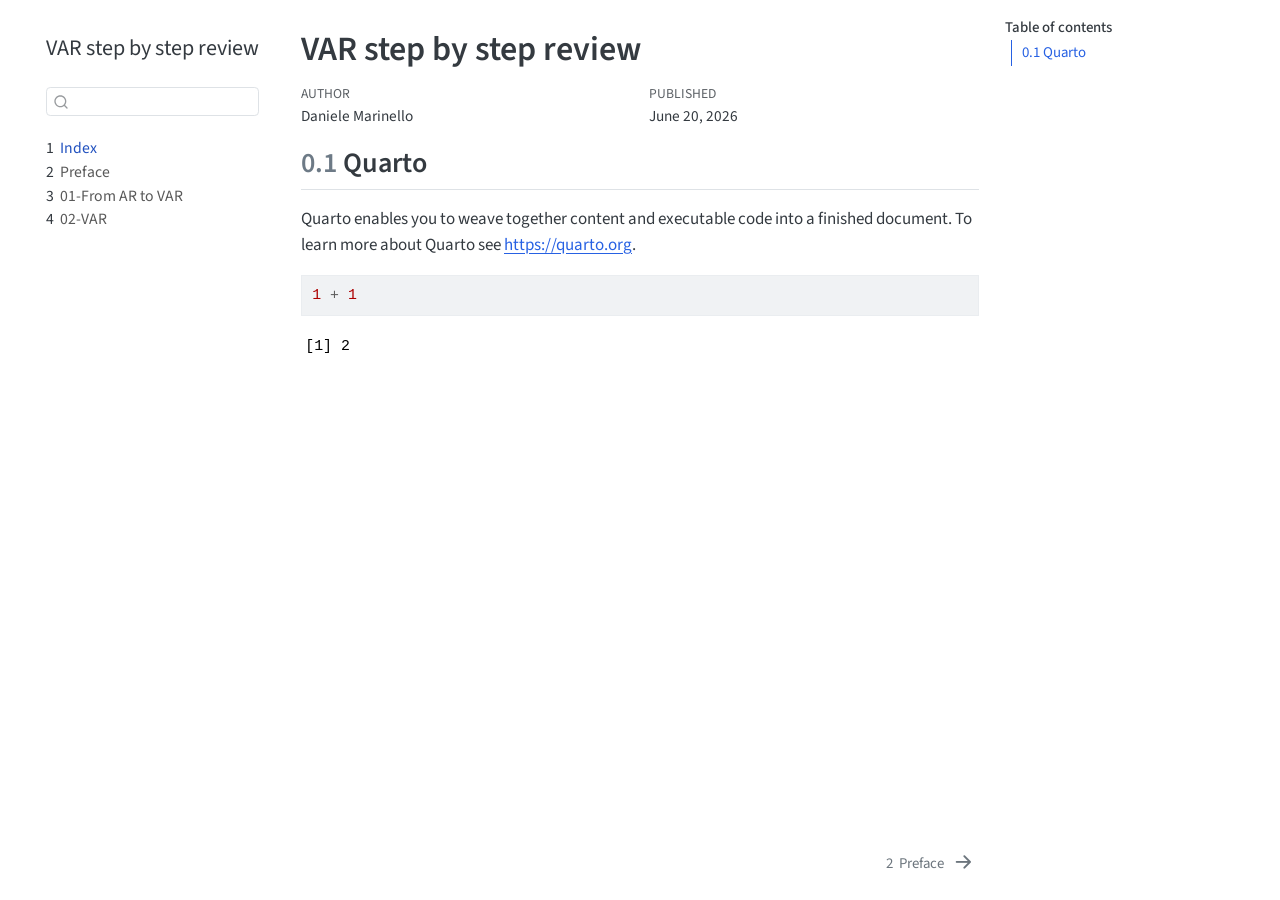
==== _book/index.html @ 1a812c64 "Prima versione del libro" ====
<!DOCTYPE html>
<html xmlns="http://www.w3.org/1999/xhtml" lang="en" xml:lang="en"><head>

<meta charset="utf-8">
<meta name="generator" content="quarto-1.9.37">

<meta name="viewport" content="width=device-width, initial-scale=1.0, user-scalable=yes">

<meta name="author" content="Daniele Marinello">
<meta name="dcterms.date" content="2026-06-20">

<title>VAR step by step review</title>
<style>
/* Default styles provided by pandoc.
** See https://pandoc.org/MANUAL.html#variables-for-html for config info.
*/
code{white-space: pre-wrap;}
span.smallcaps{font-variant: small-caps;}
div.columns{display: flex; gap: min(4vw, 1.5em);}
div.column{flex: auto; overflow-x: auto;}
div.hanging-indent{margin-left: 1.5em; text-indent: -1.5em;}
ul.task-list{list-style: none;}
ul.task-list li input[type="checkbox"] {
  width: 0.8em;
  margin: 0 0.8em 0.2em -1em; /* quarto-specific, see https://github.com/quarto-dev/quarto-cli/issues/4556 */ 
  vertical-align: middle;
}
/* CSS for syntax highlighting */
html { -webkit-text-size-adjust: 100%; }
pre > code.sourceCode { white-space: pre; position: relative; }
pre > code.sourceCode > span { display: inline-block; line-height: 1.25; }
pre > code.sourceCode > span:empty { height: 1.2em; }
.sourceCode { overflow: visible; }
code.sourceCode > span { color: inherit; text-decoration: inherit; }
div.sourceCode { margin: 1em 0; }
pre.sourceCode { margin: 0; }
@media screen {
div.sourceCode { overflow: auto; }
}
@media print {
pre > code.sourceCode { white-space: pre-wrap; }
pre > code.sourceCode > span { text-indent: -5em; padding-left: 5em; }
}
pre.numberSource code
  { counter-reset: source-line 0; }
pre.numberSource code > span
  { position: relative; left: -4em; counter-increment: source-line; }
pre.numberSource code > span > a:first-child::before
  { content: counter(source-line);
    position: relative; left: -1em; text-align: right; vertical-align: baseline;
    border: none; display: inline-block;
    -webkit-touch-callout: none; -webkit-user-select: none;
    -khtml-user-select: none; -moz-user-select: none;
    -ms-user-select: none; user-select: none;
    padding: 0 4px; width: 4em;
  }
pre.numberSource { margin-left: 3em;  padding-left: 4px; }
div.sourceCode
  {   }
@media screen {
pre > code.sourceCode > span > a:first-child::before { text-decoration: underline; }
}
</style>


<script src="site_libs/quarto-nav/quarto-nav.js"></script>
<script src="site_libs/quarto-nav/headroom.min.js"></script>
<script src="site_libs/clipboard/clipboard.min.js"></script>
<script src="site_libs/quarto-search/autocomplete.umd.js"></script>
<script src="site_libs/quarto-search/fuse.min.js"></script>
<script src="site_libs/quarto-search/quarto-search.js"></script>
<meta name="quarto:offset" content="./">
<link href="./preface.html" rel="next">
<script src="site_libs/quarto-html/quarto.js" type="module"></script>
<script src="site_libs/quarto-html/tabsets/tabsets.js" type="module"></script>
<script src="site_libs/quarto-html/popper.min.js"></script>
<script src="site_libs/quarto-html/tippy.umd.min.js"></script>
<script src="site_libs/quarto-html/anchor.min.js"></script>
<link href="site_libs/quarto-html/tippy.css" rel="stylesheet">
<link href="site_libs/quarto-html/quarto-syntax-highlighting-7f8f88aac4f3542376d5c11b86a4c14d.css" rel="stylesheet" id="quarto-text-highlighting-styles">
<script src="site_libs/bootstrap/bootstrap.min.js"></script>
<link href="site_libs/bootstrap/bootstrap-icons.css" rel="stylesheet">
<link href="site_libs/bootstrap/bootstrap-5ccb035bea26c1e21f80f44cf7c27909.min.css" rel="stylesheet" append-hash="true" id="quarto-bootstrap" data-mode="light">
<script id="quarto-search-options" type="application/json">{
  "location": "sidebar",
  "copy-button": false,
  "collapse-after": 3,
  "panel-placement": "start",
  "type": "textbox",
  "limit": 50,
  "keyboard-shortcut": [
    "f",
    "/",
    "s"
  ],
  "show-item-context": false,
  "language": {
    "search-no-results-text": "No results",
    "search-matching-documents-text": "matching documents",
    "search-copy-link-title": "Copy link to search",
    "search-hide-matches-text": "Hide additional matches",
    "search-more-match-text": "more match in this document",
    "search-more-matches-text": "more matches in this document",
    "search-clear-button-title": "Clear",
    "search-text-placeholder": "",
    "search-detached-cancel-button-title": "Cancel",
    "search-submit-button-title": "Submit",
    "search-label": "Search"
  }
}</script>


</head>

<body class="nav-sidebar floating quarto-light">

<div id="quarto-search-results"></div>
  <header id="quarto-header" class="headroom fixed-top">
  <nav class="quarto-secondary-nav">
    <div class="container-fluid d-flex">
      <button type="button" class="quarto-btn-toggle btn" data-bs-toggle="collapse" role="button" data-bs-target=".quarto-sidebar-collapse-item" aria-controls="quarto-sidebar" aria-expanded="false" aria-label="Toggle sidebar navigation" onclick="if (window.quartoToggleHeadroom) { window.quartoToggleHeadroom(); }">
        <i class="bi bi-layout-text-sidebar-reverse"></i>
      </button>
        <nav class="quarto-page-breadcrumbs" aria-label="breadcrumb"><ol class="breadcrumb"><li class="breadcrumb-item"><a href="./index.html"><span class="chapter-number">1</span>&nbsp; <span class="chapter-title">Index</span></a></li></ol></nav>
        <a class="flex-grow-1" role="navigation" data-bs-toggle="collapse" data-bs-target=".quarto-sidebar-collapse-item" aria-controls="quarto-sidebar" aria-expanded="false" aria-label="Toggle sidebar navigation" onclick="if (window.quartoToggleHeadroom) { window.quartoToggleHeadroom(); }">      
        </a>
      <button type="button" class="btn quarto-search-button" aria-label="Search" onclick="window.quartoOpenSearch();">
        <i class="bi bi-search"></i>
      </button>
    </div>
  </nav>
</header>
<!-- content -->
<div id="quarto-content" class="quarto-container page-columns page-rows-contents page-layout-article">
<!-- sidebar -->
  <nav id="quarto-sidebar" class="sidebar collapse collapse-horizontal quarto-sidebar-collapse-item sidebar-navigation floating overflow-auto">
    <div class="pt-lg-2 mt-2 text-left sidebar-header">
    <div class="sidebar-title mb-0 py-0">
      <a href="./">VAR step by step review</a> 
    </div>
      </div>
        <div class="mt-2 flex-shrink-0 align-items-center">
        <div class="sidebar-search">
        <div id="quarto-search" class="" title="Search"></div>
        </div>
        </div>
    <div class="sidebar-menu-container"> 
    <ul class="list-unstyled mt-1">
        <li class="sidebar-item">
  <div class="sidebar-item-container"> 
  <a href="./index.html" class="sidebar-item-text sidebar-link active">
 <span class="menu-text"><span class="chapter-number">1</span>&nbsp; <span class="chapter-title">Index</span></span></a>
  </div>
</li>
        <li class="sidebar-item">
  <div class="sidebar-item-container"> 
  <a href="./preface.html" class="sidebar-item-text sidebar-link">
 <span class="menu-text"><span class="chapter-number">2</span>&nbsp; <span class="chapter-title">Preface</span></span></a>
  </div>
</li>
        <li class="sidebar-item">
  <div class="sidebar-item-container"> 
  <a href="./01-from-ar-to-var.html" class="sidebar-item-text sidebar-link">
 <span class="menu-text"><span class="chapter-number">3</span>&nbsp; <span class="chapter-title">01-From AR to VAR</span></span></a>
  </div>
</li>
        <li class="sidebar-item">
  <div class="sidebar-item-container"> 
  <a href="./02-var.html" class="sidebar-item-text sidebar-link">
 <span class="menu-text"><span class="chapter-number">4</span>&nbsp; <span class="chapter-title">02-VAR</span></span></a>
  </div>
</li>
    </ul>
    </div>
</nav>
<div id="quarto-sidebar-glass" class="quarto-sidebar-collapse-item" data-bs-toggle="collapse" data-bs-target=".quarto-sidebar-collapse-item"></div>
<!-- margin-sidebar -->
    <div id="quarto-margin-sidebar" class="sidebar margin-sidebar">
        <nav id="TOC" role="doc-toc" class="toc-active">
    <h2 id="toc-title">Table of contents</h2>
   
  <ul>
  <li><a href="#quarto" id="toc-quarto" class="nav-link active" data-scroll-target="#quarto"><span class="header-section-number">0.1</span> Quarto</a></li>
  </ul>
</nav>
    </div>
<!-- main -->
<main class="content" id="quarto-document-content">

<header id="title-block-header" class="quarto-title-block default">
<div class="quarto-title">
<h1 class="title">VAR step by step review</h1>
</div>



<div class="quarto-title-meta">

    <div>
    <div class="quarto-title-meta-heading">Author</div>
    <div class="quarto-title-meta-contents">
             <p>Daniele Marinello </p>
          </div>
  </div>
    
    <div>
    <div class="quarto-title-meta-heading">Published</div>
    <div class="quarto-title-meta-contents">
      <p class="date">June 20, 2026</p>
    </div>
  </div>
  
    
  </div>
  


</header>


<section id="quarto" class="level2" data-number="0.1">
<h2 data-number="0.1" class="anchored" data-anchor-id="quarto"><span class="header-section-number">0.1</span> Quarto</h2>
<p>Quarto enables you to weave together content and executable code into a finished document. To learn more about Quarto see <a href="https://quarto.org" class="uri">https://quarto.org</a>.</p>
<div class="cell">
<div class="code-copy-outer-scaffold"><div class="sourceCode cell-code" id="cb1"><pre class="sourceCode r code-with-copy"><code class="sourceCode r"><span id="cb1-1"><a href="#cb1-1" aria-hidden="true" tabindex="-1"></a><span class="dv">1</span> <span class="sc">+</span> <span class="dv">1</span></span></code></pre></div><button title="Copy to Clipboard" class="code-copy-button"><i class="bi"></i></button></div>
<div class="cell-output cell-output-stdout">
<pre><code>[1] 2</code></pre>
</div>
</div>


</section>

</main> <!-- /main -->
<script id="quarto-html-after-body" type="application/javascript">
  window.document.addEventListener("DOMContentLoaded", function (event) {
    const icon = "";
    const anchorJS = new window.AnchorJS();
    anchorJS.options = {
      placement: 'right',
      icon: icon
    };
    anchorJS.add('.anchored');
    const isCodeAnnotation = (el) => {
      for (const clz of el.classList) {
        if (clz.startsWith('code-annotation-')) {                     
          return true;
        }
      }
      return false;
    }
    const onCopySuccess = function(e) {
      // button target
      const button = e.trigger;
      // don't keep focus
      button.blur();
      // flash "checked"
      button.classList.add('code-copy-button-checked');
      var currentTitle = button.getAttribute("title");
      button.setAttribute("title", "Copied!");
      let tooltip;
      if (window.bootstrap) {
        button.setAttribute("data-bs-toggle", "tooltip");
        button.setAttribute("data-bs-placement", "left");
        button.setAttribute("data-bs-title", "Copied!");
        tooltip = new bootstrap.Tooltip(button, 
          { trigger: "manual", 
            customClass: "code-copy-button-tooltip",
            offset: [0, -8]});
        tooltip.show();    
      }
      setTimeout(function() {
        if (tooltip) {
          tooltip.hide();
          button.removeAttribute("data-bs-title");
          button.removeAttribute("data-bs-toggle");
          button.removeAttribute("data-bs-placement");
        }
        button.setAttribute("title", currentTitle);
        button.classList.remove('code-copy-button-checked');
      }, 1000);
      // clear code selection
      e.clearSelection();
    }
    const getTextToCopy = function(trigger) {
      const outerScaffold = trigger.parentElement.cloneNode(true);
      const codeEl = outerScaffold.querySelector('code');
      for (const childEl of codeEl.children) {
        if (isCodeAnnotation(childEl)) {
          childEl.remove();
        }
      }
      return codeEl.innerText;
    }
    const clipboard = new window.ClipboardJS('.code-copy-button:not([data-in-quarto-modal])', {
      text: getTextToCopy
    });
    clipboard.on('success', onCopySuccess);
    if (window.document.getElementById('quarto-embedded-source-code-modal')) {
      const clipboardModal = new window.ClipboardJS('.code-copy-button[data-in-quarto-modal]', {
        text: getTextToCopy,
        container: window.document.getElementById('quarto-embedded-source-code-modal')
      });
      clipboardModal.on('success', onCopySuccess);
    }
      var localhostRegex = new RegExp(/^(?:http|https):\/\/localhost\:?[0-9]*\//);
      var mailtoRegex = new RegExp(/^mailto:/);
        var filterRegex = new RegExp('/' + window.location.host + '/');
      var isInternal = (href) => {
          return filterRegex.test(href) || localhostRegex.test(href) || mailtoRegex.test(href);
      }
      // Inspect non-navigation links and adorn them if external
     var links = window.document.querySelectorAll('a[href]:not(.nav-link):not(.navbar-brand):not(.toc-action):not(.sidebar-link):not(.sidebar-item-toggle):not(.pagination-link):not(.no-external):not([aria-hidden]):not(.dropdown-item):not(.quarto-navigation-tool):not(.about-link)');
      for (var i=0; i<links.length; i++) {
        const link = links[i];
        if (!isInternal(link.href)) {
          // undo the damage that might have been done by quarto-nav.js in the case of
          // links that we want to consider external
          if (link.dataset.originalHref !== undefined) {
            link.href = link.dataset.originalHref;
          }
        }
      }
    function tippyHover(el, contentFn, onTriggerFn, onUntriggerFn) {
      const config = {
        allowHTML: true,
        maxWidth: 500,
        delay: 100,
        arrow: false,
        appendTo: function(el) {
            return el.parentElement;
        },
        interactive: true,
        interactiveBorder: 10,
        theme: 'quarto',
        placement: 'bottom-start',
      };
      if (contentFn) {
        config.content = contentFn;
      }
      if (onTriggerFn) {
        config.onTrigger = onTriggerFn;
      }
      if (onUntriggerFn) {
        config.onUntrigger = onUntriggerFn;
      }
      window.tippy(el, config); 
    }
    const noterefs = window.document.querySelectorAll('a[role="doc-noteref"]');
    for (var i=0; i<noterefs.length; i++) {
      const ref = noterefs[i];
      tippyHover(ref, function() {
        // use id or data attribute instead here
        let href = ref.getAttribute('data-footnote-href') || ref.getAttribute('href');
        try { href = new URL(href).hash; } catch {}
        const id = href.replace(/^#\/?/, "");
        const note = window.document.getElementById(id);
        if (note) {
          return note.innerHTML;
        } else {
          return "";
        }
      });
    }
    const xrefs = window.document.querySelectorAll('a.quarto-xref');
    const processXRef = (id, note) => {
      // Strip column container classes
      const stripColumnClz = (el) => {
        el.classList.remove("page-full", "page-columns");
        if (el.children) {
          for (const child of el.children) {
            stripColumnClz(child);
          }
        }
      }
      stripColumnClz(note)
      if (id === null || id.startsWith('sec-')) {
        // Special case sections, only their first couple elements
        const container = document.createElement("div");
        if (note.children && note.children.length > 2) {
          container.appendChild(note.children[0].cloneNode(true));
          for (let i = 1; i < note.children.length; i++) {
            const child = note.children[i];
            if (child.tagName === "P" && child.innerText === "") {
              continue;
            } else {
              container.appendChild(child.cloneNode(true));
              break;
            }
          }
          if (window.Quarto?.typesetMath) {
            window.Quarto.typesetMath(container);
          }
          return container.innerHTML
        } else {
          if (window.Quarto?.typesetMath) {
            window.Quarto.typesetMath(note);
          }
          return note.innerHTML;
        }
      } else {
        // Remove any anchor links if they are present
        const anchorLink = note.querySelector('a.anchorjs-link');
        if (anchorLink) {
          anchorLink.remove();
        }
        if (window.Quarto?.typesetMath) {
          window.Quarto.typesetMath(note);
        }
        if (note.classList.contains("callout")) {
          return note.outerHTML;
        } else {
          return note.innerHTML;
        }
      }
    }
    for (var i=0; i<xrefs.length; i++) {
      const xref = xrefs[i];
      tippyHover(xref, undefined, function(instance) {
        instance.disable();
        let url = xref.getAttribute('href');
        let hash = undefined; 
        if (url.startsWith('#')) {
          hash = url;
        } else {
          try { hash = new URL(url).hash; } catch {}
        }
        if (hash) {
          const id = hash.replace(/^#\/?/, "");
          const note = window.document.getElementById(id);
          if (note !== null) {
            try {
              const html = processXRef(id, note.cloneNode(true));
              instance.setContent(html);
            } finally {
              instance.enable();
              instance.show();
            }
          } else {
            // See if we can fetch this
            fetch(url.split('#')[0])
            .then(res => res.text())
            .then(html => {
              const parser = new DOMParser();
              const htmlDoc = parser.parseFromString(html, "text/html");
              const note = htmlDoc.getElementById(id);
              if (note !== null) {
                const html = processXRef(id, note);
                instance.setContent(html);
              } 
            }).finally(() => {
              instance.enable();
              instance.show();
            });
          }
        } else {
          // See if we can fetch a full url (with no hash to target)
          // This is a special case and we should probably do some content thinning / targeting
          fetch(url)
          .then(res => res.text())
          .then(html => {
            const parser = new DOMParser();
            const htmlDoc = parser.parseFromString(html, "text/html");
            const note = htmlDoc.querySelector('main.content');
            if (note !== null) {
              // This should only happen for chapter cross references
              // (since there is no id in the URL)
              // remove the first header
              if (note.children.length > 0 && note.children[0].tagName === "HEADER") {
                note.children[0].remove();
              }
              const html = processXRef(null, note);
              instance.setContent(html);
            } 
          }).finally(() => {
            instance.enable();
            instance.show();
          });
        }
      }, function(instance) {
      });
    }
        let selectedAnnoteEl;
        const selectorForAnnotation = ( cell, annotation) => {
          let cellAttr = 'data-code-cell="' + cell + '"';
          let lineAttr = 'data-code-annotation="' +  annotation + '"';
          const selector = 'span[' + cellAttr + '][' + lineAttr + ']';
          return selector;
        }
        const selectCodeLines = (annoteEl) => {
          const doc = window.document;
          const targetCell = annoteEl.getAttribute("data-target-cell");
          const targetAnnotation = annoteEl.getAttribute("data-target-annotation");
          const annoteSpan = window.document.querySelector(selectorForAnnotation(targetCell, targetAnnotation));
          const lines = annoteSpan.getAttribute("data-code-lines").split(",");
          const lineIds = lines.map((line) => {
            return targetCell + "-" + line;
          })
          let top = null;
          let height = null;
          let parent = null;
          if (lineIds.length > 0) {
              //compute the position of the single el (top and bottom and make a div)
              const el = window.document.getElementById(lineIds[0]);
              top = el.offsetTop;
              height = el.offsetHeight;
              parent = el.parentElement.parentElement;
            if (lineIds.length > 1) {
              const lastEl = window.document.getElementById(lineIds[lineIds.length - 1]);
              const bottom = lastEl.offsetTop + lastEl.offsetHeight;
              height = bottom - top;
            }
            if (top !== null && height !== null && parent !== null) {
              // cook up a div (if necessary) and position it 
              let div = window.document.getElementById("code-annotation-line-highlight");
              if (div === null) {
                div = window.document.createElement("div");
                div.setAttribute("id", "code-annotation-line-highlight");
                div.style.position = 'absolute';
                parent.appendChild(div);
              }
              div.style.top = top - 2 + "px";
              div.style.height = height + 4 + "px";
              div.style.left = 0;
              let gutterDiv = window.document.getElementById("code-annotation-line-highlight-gutter");
              if (gutterDiv === null) {
                gutterDiv = window.document.createElement("div");
                gutterDiv.setAttribute("id", "code-annotation-line-highlight-gutter");
                gutterDiv.style.position = 'absolute';
                const codeCell = window.document.getElementById(targetCell);
                const gutter = codeCell.querySelector('.code-annotation-gutter');
                gutter.appendChild(gutterDiv);
              }
              gutterDiv.style.top = top - 2 + "px";
              gutterDiv.style.height = height + 4 + "px";
            }
            selectedAnnoteEl = annoteEl;
          }
        };
        const unselectCodeLines = () => {
          const elementsIds = ["code-annotation-line-highlight", "code-annotation-line-highlight-gutter"];
          elementsIds.forEach((elId) => {
            const div = window.document.getElementById(elId);
            if (div) {
              div.remove();
            }
          });
          selectedAnnoteEl = undefined;
        };
          // Handle positioning of the toggle
      window.addEventListener(
        "resize",
        throttle(() => {
          elRect = undefined;
          if (selectedAnnoteEl) {
            selectCodeLines(selectedAnnoteEl);
          }
        }, 10)
      );
      function throttle(fn, ms) {
      let throttle = false;
      let timer;
        return (...args) => {
          if(!throttle) { // first call gets through
              fn.apply(this, args);
              throttle = true;
          } else { // all the others get throttled
              if(timer) clearTimeout(timer); // cancel #2
              timer = setTimeout(() => {
                fn.apply(this, args);
                timer = throttle = false;
              }, ms);
          }
        };
      }
        // Attach click handler to the DT
        const annoteDls = window.document.querySelectorAll('dt[data-target-cell]');
        for (const annoteDlNode of annoteDls) {
          annoteDlNode.addEventListener('click', (event) => {
            const clickedEl = event.target;
            if (clickedEl !== selectedAnnoteEl) {
              unselectCodeLines();
              const activeEl = window.document.querySelector('dt[data-target-cell].code-annotation-active');
              if (activeEl) {
                activeEl.classList.remove('code-annotation-active');
              }
              selectCodeLines(clickedEl);
              clickedEl.classList.add('code-annotation-active');
            } else {
              // Unselect the line
              unselectCodeLines();
              clickedEl.classList.remove('code-annotation-active');
            }
          });
        }
    const findCites = (el) => {
      const parentEl = el.parentElement;
      if (parentEl) {
        const cites = parentEl.dataset.cites;
        if (cites) {
          return {
            el,
            cites: cites.split(' ')
          };
        } else {
          return findCites(el.parentElement)
        }
      } else {
        return undefined;
      }
    };
    var bibliorefs = window.document.querySelectorAll('a[role="doc-biblioref"]');
    for (var i=0; i<bibliorefs.length; i++) {
      const ref = bibliorefs[i];
      const citeInfo = findCites(ref);
      if (citeInfo) {
        tippyHover(citeInfo.el, function() {
          var popup = window.document.createElement('div');
          citeInfo.cites.forEach(function(cite) {
            var citeDiv = window.document.createElement('div');
            citeDiv.classList.add('hanging-indent');
            citeDiv.classList.add('csl-entry');
            var biblioDiv = window.document.getElementById('ref-' + cite);
            if (biblioDiv) {
              citeDiv.innerHTML = biblioDiv.innerHTML;
            }
            popup.appendChild(citeDiv);
          });
          return popup.innerHTML;
        });
      }
    }
  });
  </script>
<nav class="page-navigation">
  <div class="nav-page nav-page-previous">
  </div>
  <div class="nav-page nav-page-next">
      <a href="./preface.html" class="pagination-link" aria-label="Preface">
        <span class="nav-page-text"><span class="chapter-number">2</span>&nbsp; <span class="chapter-title">Preface</span></span> <i class="bi bi-arrow-right-short"></i>
      </a>
  </div>
</nav>
</div> <!-- /content -->




</body></html>
---- _book/site_libs/quarto-html/tippy.css ----
.tippy-box[data-animation=fade][data-state=hidden]{opacity:0}[data-tippy-root]{max-width:calc(100vw - 10px)}.tippy-box{position:relative;background-color:#333;color:#fff;border-radius:4px;font-size:14px;line-height:1.4;white-space:normal;outline:0;transition-property:transform,visibility,opacity}.tippy-box[data-placement^=top]>.tippy-arrow{bottom:0}.tippy-box[data-placement^=top]>.tippy-arrow:before{bottom:-7px;left:0;border-width:8px 8px 0;border-top-color:initial;transform-origin:center top}.tippy-box[data-placement^=bottom]>.tippy-arrow{top:0}.tippy-box[data-placement^=bottom]>.tippy-arrow:before{top:-7px;left:0;border-width:0 8px 8px;border-bottom-color:initial;transform-origin:center bottom}.tippy-box[data-placement^=left]>.tippy-arrow{right:0}.tippy-box[data-placement^=left]>.tippy-arrow:before{border-width:8px 0 8px 8px;border-left-color:initial;right:-7px;transform-origin:center left}.tippy-box[data-placement^=right]>.tippy-arrow{left:0}.tippy-box[data-placement^=right]>.tippy-arrow:before{left:-7px;border-width:8px 8px 8px 0;border-right-color:initial;transform-origin:center right}.tippy-box[data-inertia][data-state=visible]{transition-timing-function:cubic-bezier(.54,1.5,.38,1.11)}.tippy-arrow{width:16px;height:16px;color:#333}.tippy-arrow:before{content:"";position:absolute;border-color:transparent;border-style:solid}.tippy-content{position:relative;padding:5px 9px;z-index:1}
---- _book/site_libs/quarto-html/quarto-syntax-highlighting-7f8f88aac4f3542376d5c11b86a4c14d.css ----
/* quarto syntax highlight colors */
:root {
  --quarto-hl-ot-color: #003B4F;
  --quarto-hl-at-color: #657422;
  --quarto-hl-ss-color: #20794D;
  --quarto-hl-an-color: #5E5E5E;
  --quarto-hl-fu-color: #4758AB;
  --quarto-hl-st-color: #20794D;
  --quarto-hl-cf-color: #003B4F;
  --quarto-hl-op-color: #5E5E5E;
  --quarto-hl-er-color: #AD0000;
  --quarto-hl-bn-color: #AD0000;
  --quarto-hl-al-color: #AD0000;
  --quarto-hl-va-color: #111111;
  --quarto-hl-bu-color: inherit;
  --quarto-hl-ex-color: inherit;
  --quarto-hl-pp-color: #AD0000;
  --quarto-hl-in-color: #5E5E5E;
  --quarto-hl-vs-color: #20794D;
  --quarto-hl-wa-color: #5E5E5E;
  --quarto-hl-do-color: #5E5E5E;
  --quarto-hl-im-color: #00769E;
  --quarto-hl-ch-color: #20794D;
  --quarto-hl-dt-color: #AD0000;
  --quarto-hl-fl-color: #AD0000;
  --quarto-hl-co-color: #5E5E5E;
  --quarto-hl-cv-color: #5E5E5E;
  --quarto-hl-cn-color: #8f5902;
  --quarto-hl-sc-color: #5E5E5E;
  --quarto-hl-dv-color: #AD0000;
  --quarto-hl-kw-color: #003B4F;
}

/* other quarto variables */
:root {
  --quarto-font-monospace: SFMono-Regular, Menlo, Monaco, Consolas, "Liberation Mono", "Courier New", monospace;
}

/* syntax highlight based on Pandoc's rules */
pre > code.sourceCode > span {
  color: #003B4F;
}

code.sourceCode > span {
  color: #003B4F;
}

div.sourceCode,
div.sourceCode pre.sourceCode {
  color: #003B4F;
}

/* Normal */
code span {
  color: #003B4F;
}

/* Alert */
code span.al {
  color: #AD0000;
  font-style: inherit;
}

/* Annotation */
code span.an {
  color: #5E5E5E;
  font-style: inherit;
}

/* Attribute */
code span.at {
  color: #657422;
  font-style: inherit;
}

/* BaseN */
code span.bn {
  color: #AD0000;
  font-style: inherit;
}

/* BuiltIn */
code span.bu {
  font-style: inherit;
}

/* ControlFlow */
code span.cf {
  color: #003B4F;
  font-weight: bold;
  font-style: inherit;
}

/* Char */
code span.ch {
  color: #20794D;
  font-style: inherit;
}

/* Constant */
code span.cn {
  color: #8f5902;
  font-style: inherit;
}

/* Comment */
code span.co {
  color: #5E5E5E;
  font-style: inherit;
}

/* CommentVar */
code span.cv {
  color: #5E5E5E;
  font-style: italic;
}

/* Documentation */
code span.do {
  color: #5E5E5E;
  font-style: italic;
}

/* DataType */
code span.dt {
  color: #AD0000;
  font-style: inherit;
}

/* DecVal */
code span.dv {
  color: #AD0000;
  font-style: inherit;
}

/* Error */
code span.er {
  color: #AD0000;
  font-style: inherit;
}

/* Extension */
code span.ex {
  font-style: inherit;
}

/* Float */
code span.fl {
  color: #AD0000;
  font-style: inherit;
}

/* Function */
code span.fu {
  color: #4758AB;
  font-style: inherit;
}

/* Import */
code span.im {
  color: #00769E;
  font-style: inherit;
}

/* Information */
code span.in {
  color: #5E5E5E;
  font-style: inherit;
}

/* Keyword */
code span.kw {
  color: #003B4F;
  font-weight: bold;
  font-style: inherit;
}

/* Operator */
code span.op {
  color: #5E5E5E;
  font-style: inherit;
}

/* Other */
code span.ot {
  color: #003B4F;
  font-style: inherit;
}

/* Preprocessor */
code span.pp {
  color: #AD0000;
  font-style: inherit;
}

/* SpecialChar */
code span.sc {
  color: #5E5E5E;
  font-style: inherit;
}

/* SpecialString */
code span.ss {
  color: #20794D;
  font-style: inherit;
}

/* String */
code span.st {
  color: #20794D;
  font-style: inherit;
}

/* Variable */
code span.va {
  color: #111111;
  font-style: inherit;
}

/* VerbatimString */
code span.vs {
  color: #20794D;
  font-style: inherit;
}

/* Warning */
code span.wa {
  color: #5E5E5E;
  font-style: italic;
}

.prevent-inlining {
  content: "</";
}

/*# sourceMappingURL=789ad8cd35626ba772517505b42a116e.css.map */
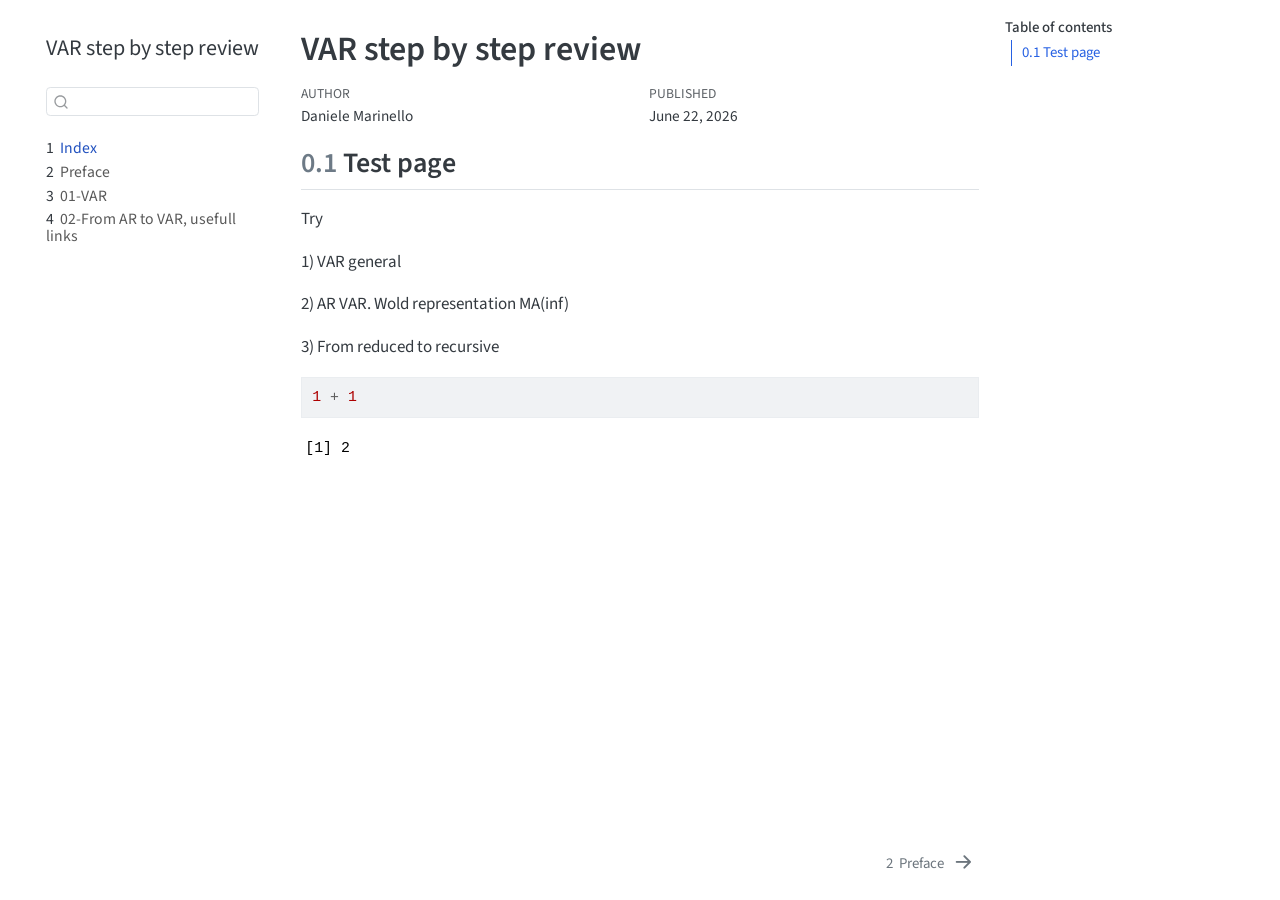
==== commit a943b31c: "Aggiornato capitolo 1 VAR" ====
--- a/_book/index.html
+++ b/_book/index.html
@@ -7,7 +7,7 @@
 <meta name="viewport" content="width=device-width, initial-scale=1.0, user-scalable=yes">
 
 <meta name="author" content="Daniele Marinello">
-<meta name="dcterms.date" content="2026-06-20">
+<meta name="dcterms.date" content="2026-06-22">
 
 <title>VAR step by step review</title>
 <style>
@@ -161,13 +161,13 @@
         <li class="sidebar-item">
   <div class="sidebar-item-container"> 
   <a href="./01-from-ar-to-var.html" class="sidebar-item-text sidebar-link">
- <span class="menu-text"><span class="chapter-number">3</span>&nbsp; <span class="chapter-title">01-From AR to VAR</span></span></a>
+ <span class="menu-text"><span class="chapter-number">3</span>&nbsp; <span class="chapter-title">01-VAR</span></span></a>
   </div>
 </li>
         <li class="sidebar-item">
   <div class="sidebar-item-container"> 
   <a href="./02-var.html" class="sidebar-item-text sidebar-link">
- <span class="menu-text"><span class="chapter-number">4</span>&nbsp; <span class="chapter-title">02-VAR</span></span></a>
+ <span class="menu-text"><span class="chapter-number">4</span>&nbsp; <span class="chapter-title">02-From AR to VAR, usefull links</span></span></a>
   </div>
 </li>
     </ul>
@@ -180,7 +180,7 @@
     <h2 id="toc-title">Table of contents</h2>
    
   <ul>
-  <li><a href="#quarto" id="toc-quarto" class="nav-link active" data-scroll-target="#quarto"><span class="header-section-number">0.1</span> Quarto</a></li>
+  <li><a href="#test-page" id="toc-test-page" class="nav-link active" data-scroll-target="#test-page"><span class="header-section-number">0.1</span> Test page</a></li>
   </ul>
 </nav>
     </div>
@@ -206,7 +206,7 @@
     <div>
     <div class="quarto-title-meta-heading">Published</div>
     <div class="quarto-title-meta-contents">
-      <p class="date">June 20, 2026</p>
+      <p class="date">June 22, 2026</p>
     </div>
   </div>
   
@@ -218,9 +218,12 @@
 </header>
 
 
-<section id="quarto" class="level2" data-number="0.1">
-<h2 data-number="0.1" class="anchored" data-anchor-id="quarto"><span class="header-section-number">0.1</span> Quarto</h2>
-<p>Quarto enables you to weave together content and executable code into a finished document. To learn more about Quarto see <a href="https://quarto.org" class="uri">https://quarto.org</a>.</p>
+<section id="test-page" class="level2" data-number="0.1">
+<h2 data-number="0.1" class="anchored" data-anchor-id="test-page"><span class="header-section-number">0.1</span> Test page</h2>
+<p>Try</p>
+<p>1) VAR general</p>
+<p>2) AR VAR. Wold representation MA(inf)</p>
+<p>3) From reduced to recursive</p>
 <div class="cell">
 <div class="code-copy-outer-scaffold"><div class="sourceCode cell-code" id="cb1"><pre class="sourceCode r code-with-copy"><code class="sourceCode r"><span id="cb1-1"><a href="#cb1-1" aria-hidden="true" tabindex="-1"></a><span class="dv">1</span> <span class="sc">+</span> <span class="dv">1</span></span></code></pre></div><button title="Copy to Clipboard" class="code-copy-button"><i class="bi"></i></button></div>
 <div class="cell-output cell-output-stdout">
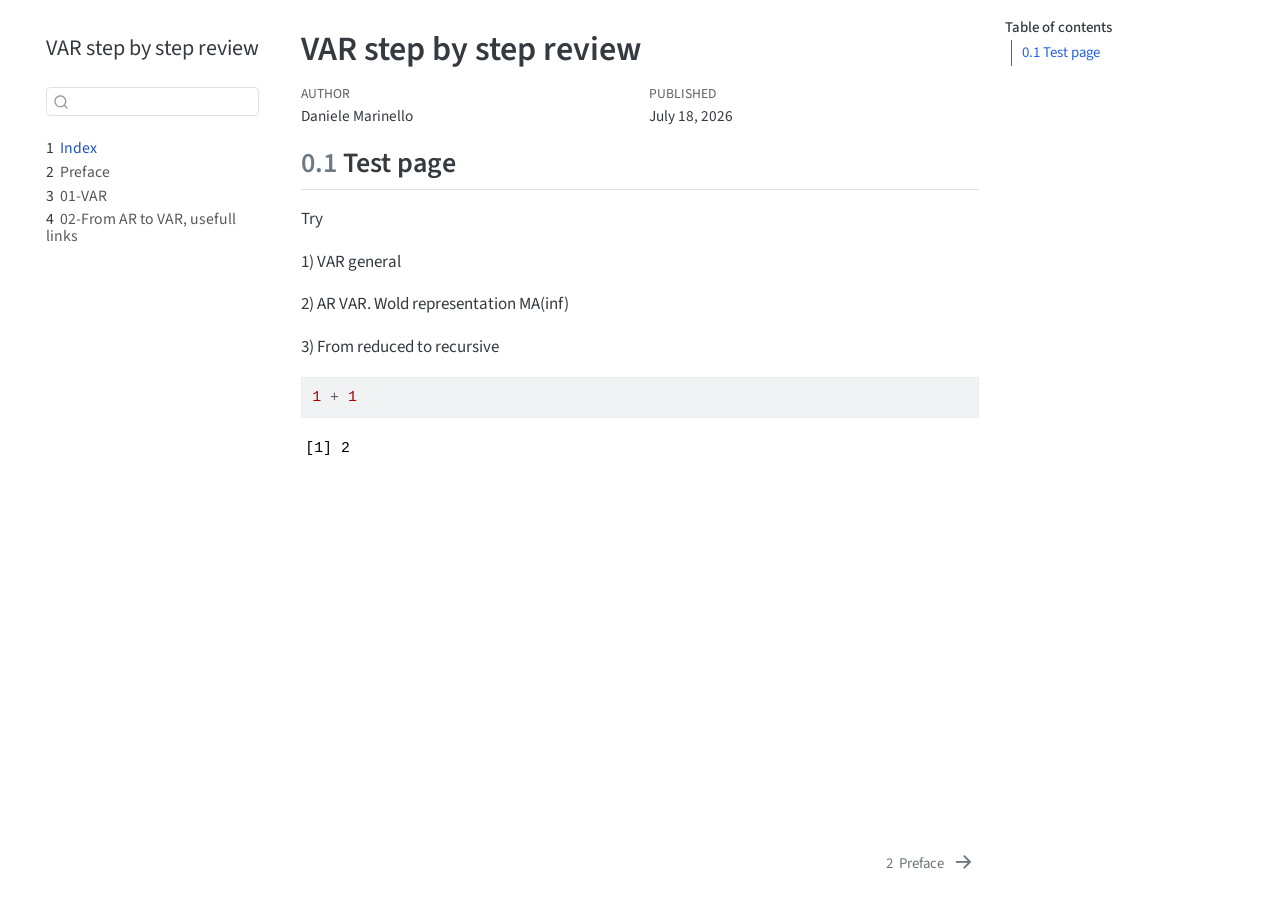
==== commit e187d22f: "Rename chapter files to match content" ====
--- a/_book/index.html
+++ b/_book/index.html
@@ -7,7 +7,7 @@
 <meta name="viewport" content="width=device-width, initial-scale=1.0, user-scalable=yes">
 
 <meta name="author" content="Daniele Marinello">
-<meta name="dcterms.date" content="2026-06-22">
+<meta name="dcterms.date" content="2026-07-18">
 
 <title>VAR step by step review</title>
 <style>
@@ -110,6 +110,7 @@
 }</script>
 
 
+<link rel="stylesheet" href="styles.css">
 </head>
 
 <body class="nav-sidebar floating quarto-light">
@@ -160,13 +161,13 @@
 </li>
         <li class="sidebar-item">
   <div class="sidebar-item-container"> 
-  <a href="./01-from-ar-to-var.html" class="sidebar-item-text sidebar-link">
+  <a href="./01-what-is-var.html" class="sidebar-item-text sidebar-link">
  <span class="menu-text"><span class="chapter-number">3</span>&nbsp; <span class="chapter-title">01-VAR</span></span></a>
   </div>
 </li>
         <li class="sidebar-item">
   <div class="sidebar-item-container"> 
-  <a href="./02-var.html" class="sidebar-item-text sidebar-link">
+  <a href="./02-from-ar-to-var.html" class="sidebar-item-text sidebar-link">
  <span class="menu-text"><span class="chapter-number">4</span>&nbsp; <span class="chapter-title">02-From AR to VAR, usefull links</span></span></a>
   </div>
 </li>
@@ -206,7 +207,7 @@
     <div>
     <div class="quarto-title-meta-heading">Published</div>
     <div class="quarto-title-meta-contents">
-      <p class="date">June 22, 2026</p>
+      <p class="date">July 18, 2026</p>
     </div>
   </div>
   
--- a/_book/styles.css
+++ b/_book/styles.css
@@ -0,0 +1,3 @@
+p {
+  text-align: justify;
+}
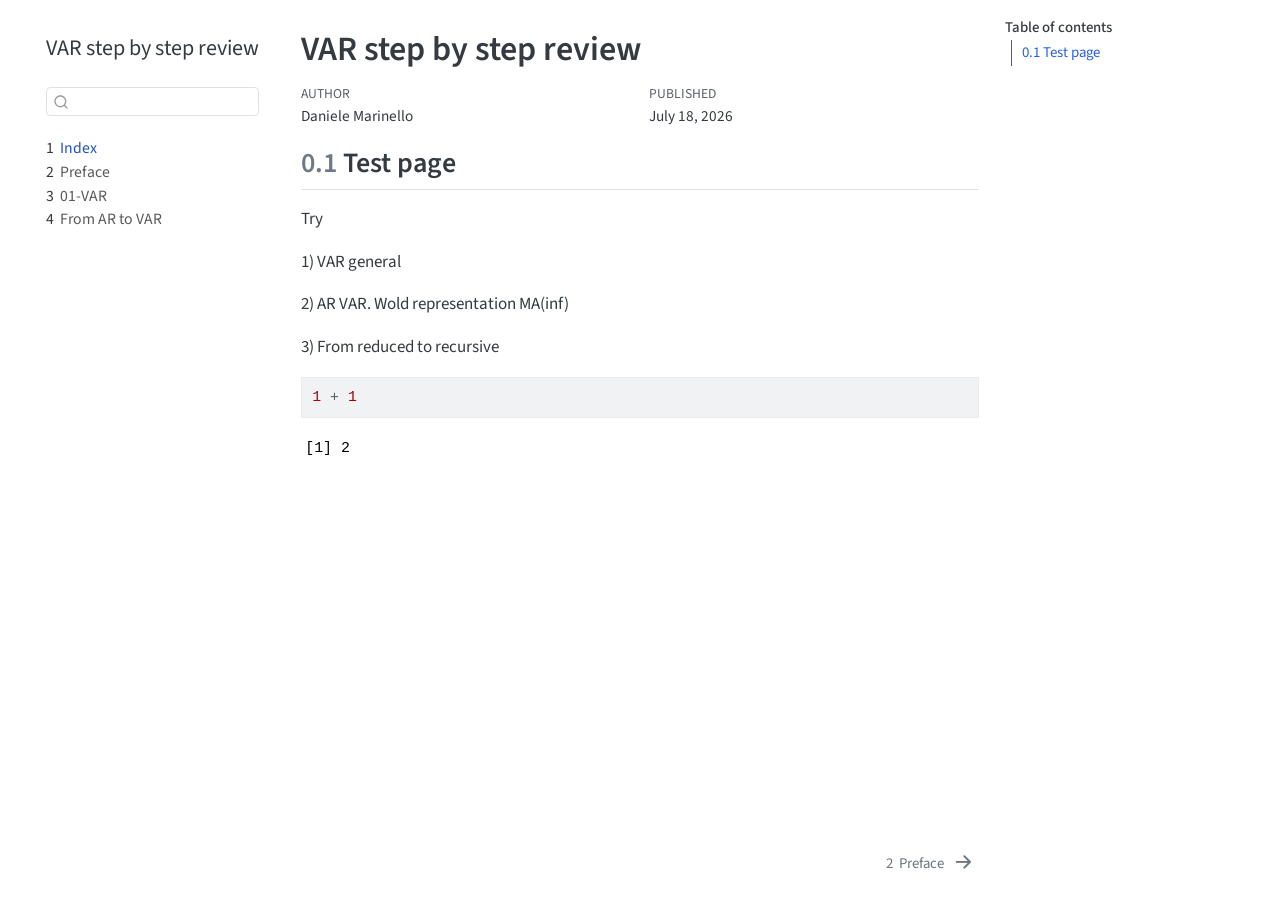
==== commit 4c4ed68e: "Add shock propagation animation and formal rewrite" ====
--- a/_book/index.html
+++ b/_book/index.html
@@ -168,7 +168,7 @@
         <li class="sidebar-item">
   <div class="sidebar-item-container"> 
   <a href="./02-from-ar-to-var.html" class="sidebar-item-text sidebar-link">
- <span class="menu-text"><span class="chapter-number">4</span>&nbsp; <span class="chapter-title">02-From AR to VAR, usefull links</span></span></a>
+ <span class="menu-text"><span class="chapter-number">4</span>&nbsp; <span class="chapter-title">From AR to VAR</span></span></a>
   </div>
 </li>
     </ul>
